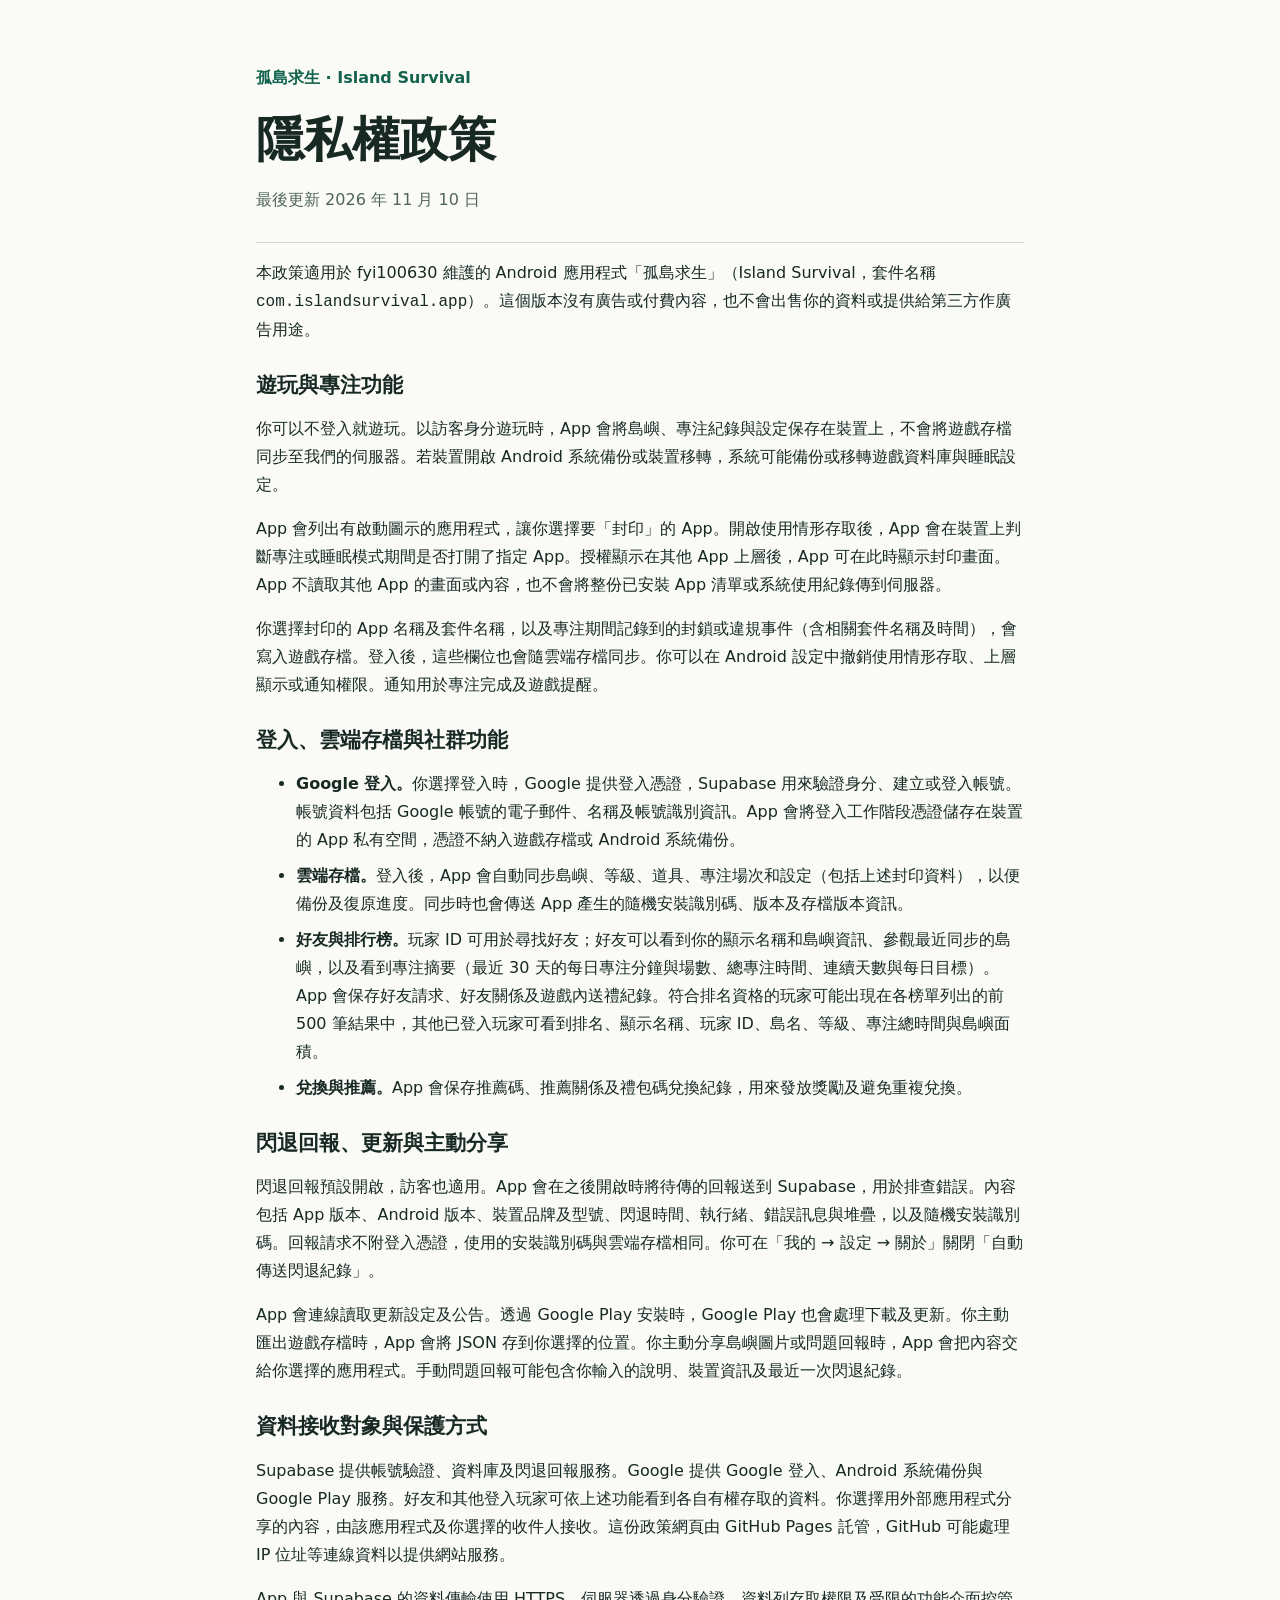
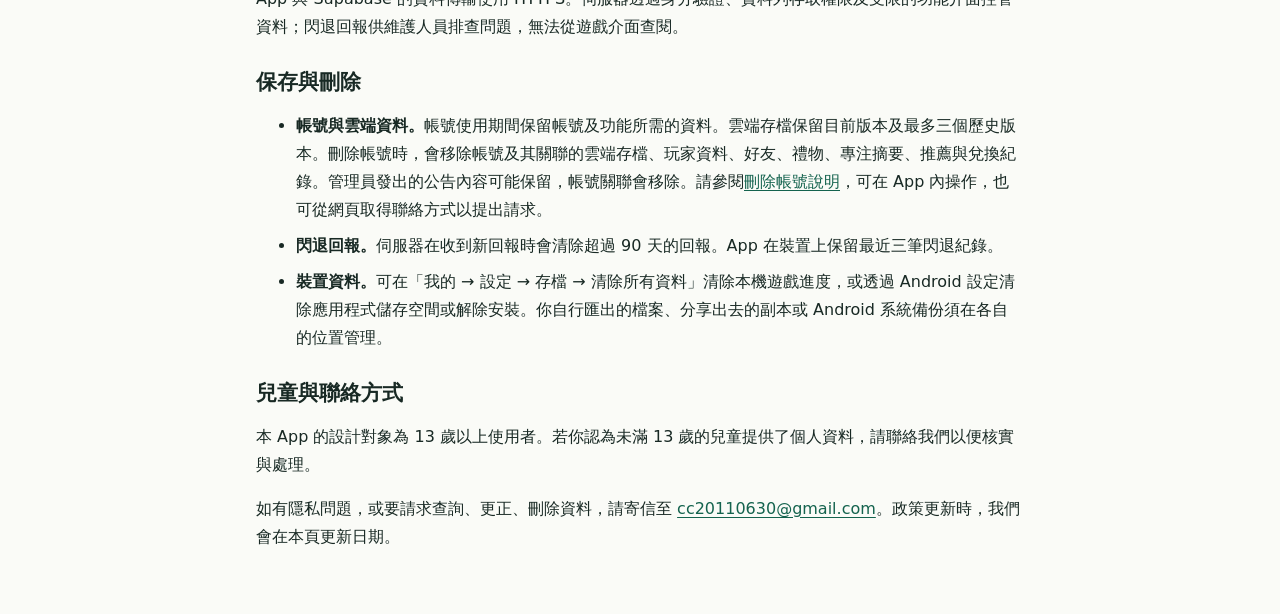
==== index.html @ ae4f9336 "Publish Island Survival privacy and account deletion pages" ====
<!doctype html>
<html lang="zh-Hant-TW">
<head>
  <meta charset="utf-8">
  <meta name="viewport" content="width=device-width, initial-scale=1">
  <meta name="description" content="孤島求生（Island Survival）的隱私權政策、資料處理方式及帳號刪除說明。">
  <title>孤島求生｜隱私權政策</title>
  <link rel="stylesheet" href="legal.css">
</head>
<body>
  <main>
    <header>
      <p class="eyebrow">孤島求生 · Island Survival</p>
      <h1>隱私權政策</h1>
      <p>最後更新 <time datetime="2026-11-10">2026 年 11 月 10 日</time></p>
    </header>

    <p>本政策適用於 fyi100630 維護的 Android 應用程式「孤島求生」（Island Survival，套件名稱 <code>com.islandsurvival.app</code>）。這個版本沒有廣告或付費內容，也不會出售你的資料或提供給第三方作廣告用途。</p>

    <section>
      <h2>遊玩與專注功能</h2>
      <p>你可以不登入就遊玩。以訪客身分遊玩時，App 會將島嶼、專注紀錄與設定保存在裝置上，不會將遊戲存檔同步至我們的伺服器。若裝置開啟 Android 系統備份或裝置移轉，系統可能備份或移轉遊戲資料庫與睡眠設定。</p>
      <p>App 會列出有啟動圖示的應用程式，讓你選擇要「封印」的 App。開啟使用情形存取後，App 會在裝置上判斷專注或睡眠模式期間是否打開了指定 App。授權顯示在其他 App 上層後，App 可在此時顯示封印畫面。App 不讀取其他 App 的畫面或內容，也不會將整份已安裝 App 清單或系統使用紀錄傳到伺服器。</p>
      <p>你選擇封印的 App 名稱及套件名稱，以及專注期間記錄到的封鎖或違規事件（含相關套件名稱及時間），會寫入遊戲存檔。登入後，這些欄位也會隨雲端存檔同步。你可以在 Android 設定中撤銷使用情形存取、上層顯示或通知權限。通知用於專注完成及遊戲提醒。</p>
    </section>

    <section>
      <h2>登入、雲端存檔與社群功能</h2>
      <ul>
        <li><strong>Google 登入。</strong>你選擇登入時，Google 提供登入憑證，Supabase 用來驗證身分、建立或登入帳號。帳號資料包括 Google 帳號的電子郵件、名稱及帳號識別資訊。App 會將登入工作階段憑證儲存在裝置的 App 私有空間，憑證不納入遊戲存檔或 Android 系統備份。</li>
        <li><strong>雲端存檔。</strong>登入後，App 會自動同步島嶼、等級、道具、專注場次和設定（包括上述封印資料），以便備份及復原進度。同步時也會傳送 App 產生的隨機安裝識別碼、版本及存檔版本資訊。</li>
        <li><strong>好友與排行榜。</strong>玩家 ID 可用於尋找好友；好友可以看到你的顯示名稱和島嶼資訊、參觀最近同步的島嶼，以及看到專注摘要（最近 30 天的每日專注分鐘與場數、總專注時間、連續天數與每日目標）。App 會保存好友請求、好友關係及遊戲內送禮紀錄。符合排名資格的玩家可能出現在各榜單列出的前 500 筆結果中，其他已登入玩家可看到排名、顯示名稱、玩家 ID、島名、等級、專注總時間與島嶼面積。</li>
        <li><strong>兌換與推薦。</strong>App 會保存推薦碼、推薦關係及禮包碼兌換紀錄，用來發放獎勵及避免重複兌換。</li>
      </ul>
    </section>

    <section>
      <h2>閃退回報、更新與主動分享</h2>
      <p>閃退回報預設開啟，訪客也適用。App 會在之後開啟時將待傳的回報送到 Supabase，用於排查錯誤。內容包括 App 版本、Android 版本、裝置品牌及型號、閃退時間、執行緒、錯誤訊息與堆疊，以及隨機安裝識別碼。回報請求不附登入憑證，使用的安裝識別碼與雲端存檔相同。你可在「我的 → 設定 → 關於」關閉「自動傳送閃退紀錄」。</p>
      <p>App 會連線讀取更新設定及公告。透過 Google Play 安裝時，Google Play 也會處理下載及更新。你主動匯出遊戲存檔時，App 會將 JSON 存到你選擇的位置。你主動分享島嶼圖片或問題回報時，App 會把內容交給你選擇的應用程式。手動問題回報可能包含你輸入的說明、裝置資訊及最近一次閃退紀錄。</p>
    </section>

    <section>
      <h2>資料接收對象與保護方式</h2>
      <p>Supabase 提供帳號驗證、資料庫及閃退回報服務。Google 提供 Google 登入、Android 系統備份與 Google Play 服務。好友和其他登入玩家可依上述功能看到各自有權存取的資料。你選擇用外部應用程式分享的內容，由該應用程式及你選擇的收件人接收。這份政策網頁由 GitHub Pages 託管，GitHub 可能處理 IP 位址等連線資料以提供網站服務。</p>
      <p>App 與 Supabase 的資料傳輸使用 HTTPS。伺服器透過身分驗證、資料列存取權限及受限的功能介面控管資料；閃退回報供維護人員排查問題，無法從遊戲介面查閱。</p>
    </section>

    <section>
      <h2>保存與刪除</h2>
      <ul>
        <li><strong>帳號與雲端資料。</strong>帳號使用期間保留帳號及功能所需的資料。雲端存檔保留目前版本及最多三個歷史版本。刪除帳號時，會移除帳號及其關聯的雲端存檔、玩家資料、好友、禮物、專注摘要、推薦與兌換紀錄。管理員發出的公告內容可能保留，帳號關聯會移除。請參閱<a href="account-deletion/">刪除帳號說明</a>，可在 App 內操作，也可從網頁取得聯絡方式以提出請求。</li>
        <li><strong>閃退回報。</strong>伺服器在收到新回報時會清除超過 90 天的回報。App 在裝置上保留最近三筆閃退紀錄。</li>
        <li><strong>裝置資料。</strong>可在「我的 → 設定 → 存檔 → 清除所有資料」清除本機遊戲進度，或透過 Android 設定清除應用程式儲存空間或解除安裝。你自行匯出的檔案、分享出去的副本或 Android 系統備份須在各自的位置管理。</li>
      </ul>
    </section>

    <section>
      <h2>兒童與聯絡方式</h2>
      <p>本 App 的設計對象為 13 歲以上使用者。若你認為未滿 13 歲的兒童提供了個人資料，請聯絡我們以便核實與處理。</p>
      <p>如有隱私問題，或要請求查詢、更正、刪除資料，請寄信至 <a href="mailto:cc20110630@gmail.com">cc20110630@gmail.com</a>。政策更新時，我們會在本頁更新日期。</p>
    </section>
  </main>
</body>
</html>
---- legal.css ----
:root {
  color-scheme: light dark;
  --ink: #182924;
  --muted: #50645d;
  --page: #fafbf7;
  --accent: #14634e;
  --rule: #cddbd3;
}

@media (prefers-color-scheme: dark) {
  :root {
    --ink: #e9f2ed;
    --muted: #bdcec5;
    --page: #14211c;
    --accent: #8ee2c5;
    --rule: #40554b;
  }
}

body {
  margin: 0;
  background: var(--page);
  color: var(--ink);
  font: 1rem/1.75 system-ui, "Microsoft JhengHei", sans-serif;
  overflow-wrap: anywhere;
}

main {
  max-width: 48rem;
  margin-inline: auto;
  padding: clamp(1.25rem, 5vw, 3rem);
}

header, footer {
  color: var(--muted);
}

header {
  border-bottom: 1px solid var(--rule);
  padding-bottom: 0.75rem;
}

.eyebrow {
  color: var(--accent);
  font-weight: 700;
}

h1, h2 {
  color: var(--ink);
  line-height: 1.3;
}

h1 {
  margin: 0;
  font-size: clamp(2rem, 6vw, 3rem);
}

h2 {
  margin: 1.75rem 0 0.5rem;
  font-size: 1.3rem;
}

li + li {
  margin-top: 0.5rem;
}

a {
  color: var(--accent);
  text-underline-offset: 0.18em;
}

footer {
  border-top: 1px solid var(--rule);
  margin-top: 2rem;
  padding-top: 1rem;
}
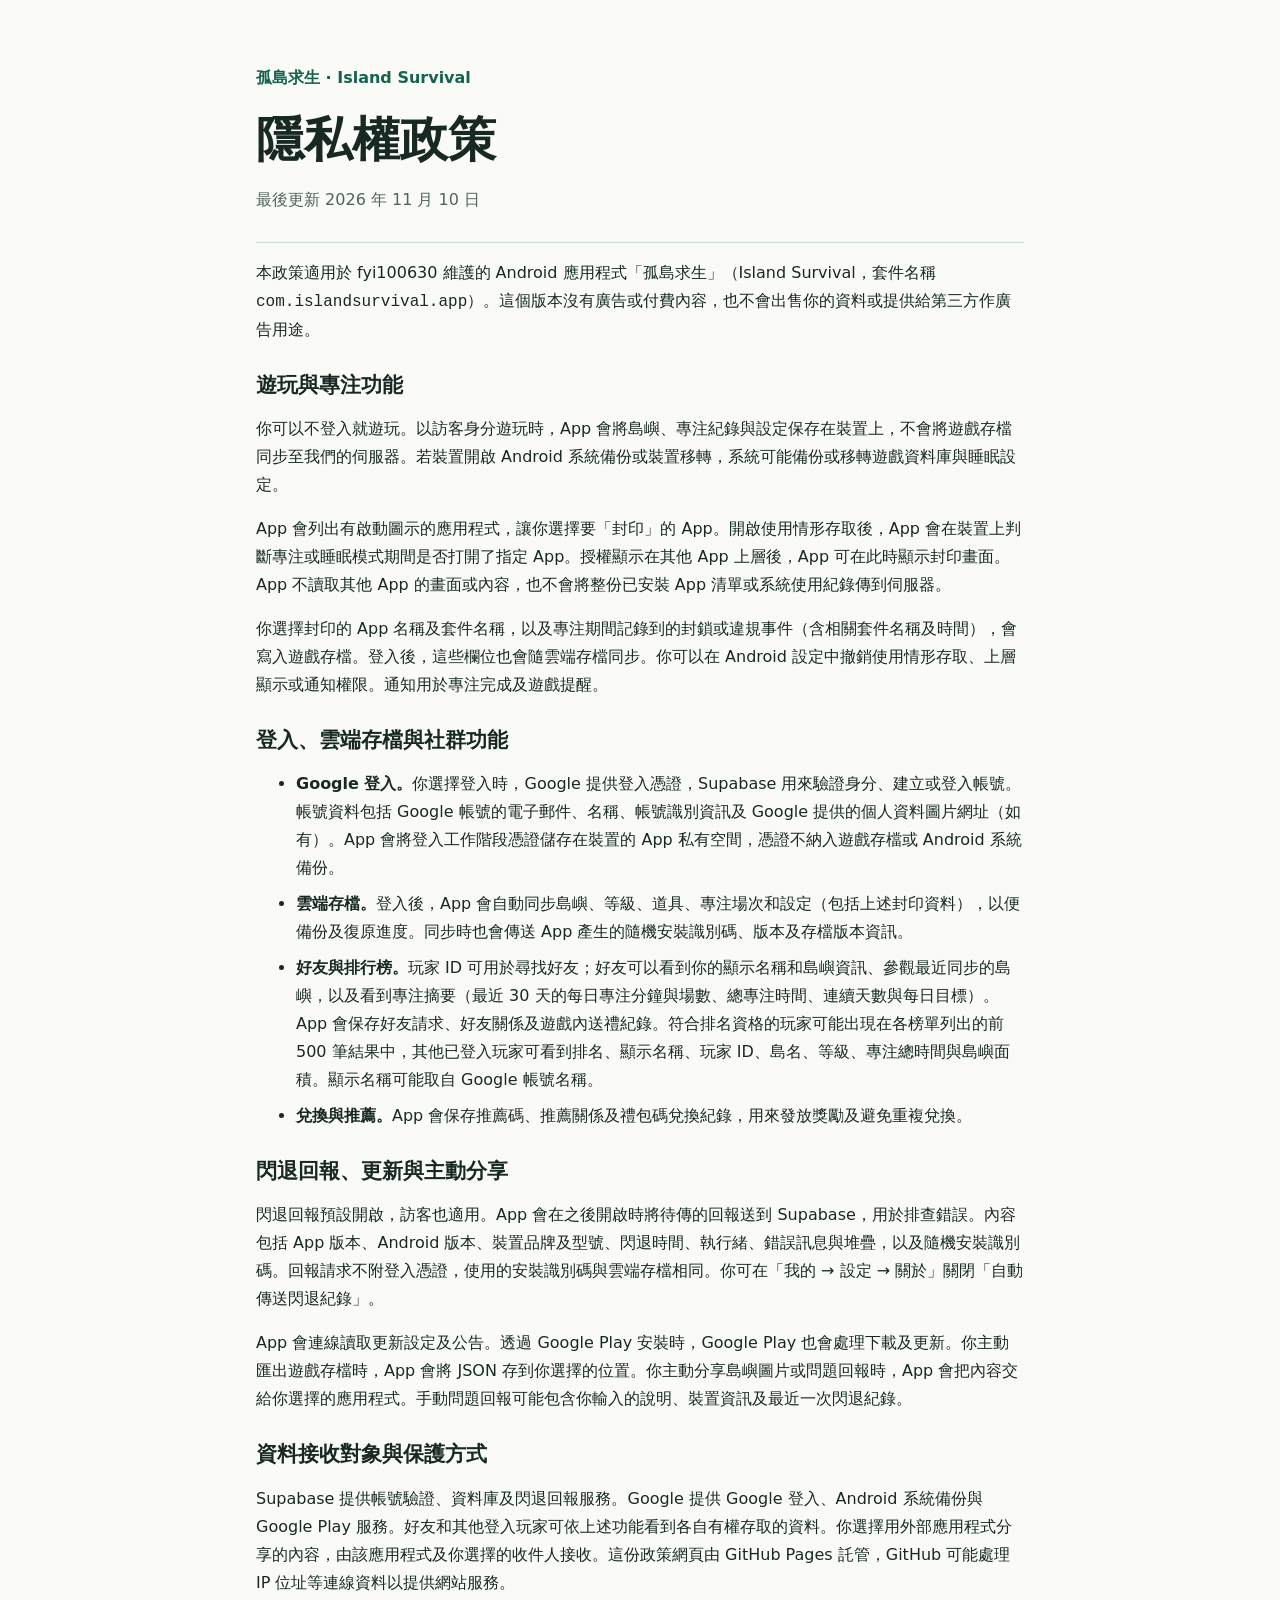
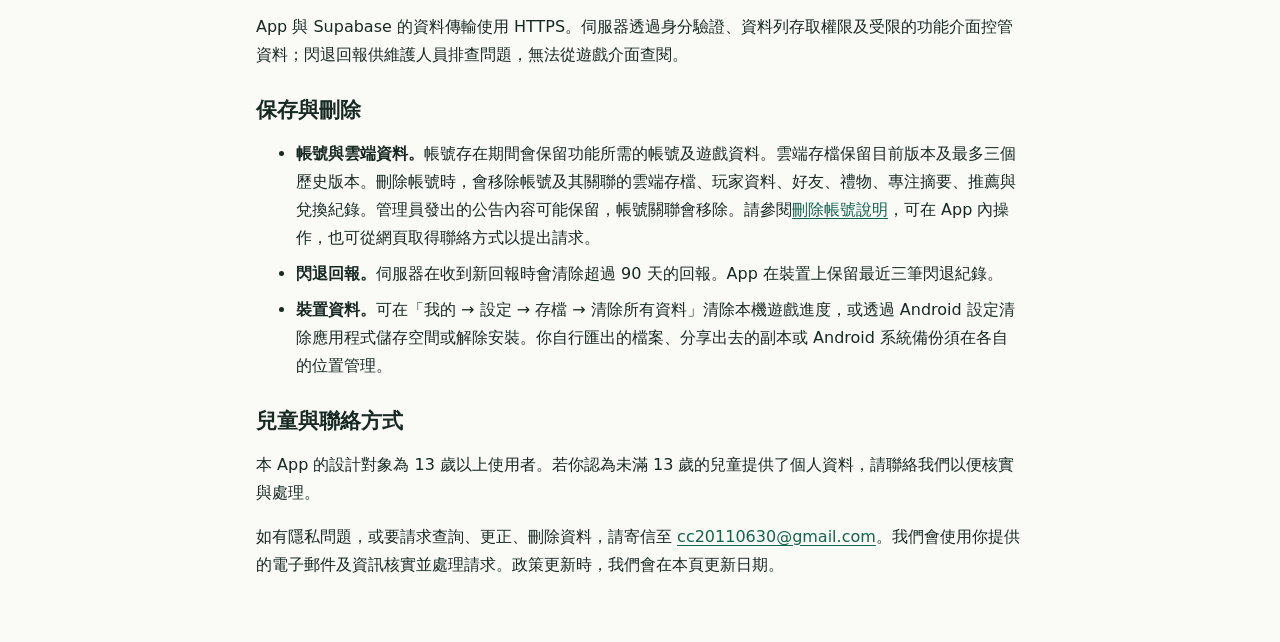
==== commit f83b8ef5: "Clarify Google profile and support data handling" ====
--- a/index.html
+++ b/index.html
@@ -27,9 +27,9 @@
     <section>
       <h2>登入、雲端存檔與社群功能</h2>
       <ul>
-        <li><strong>Google 登入。</strong>你選擇登入時，Google 提供登入憑證，Supabase 用來驗證身分、建立或登入帳號。帳號資料包括 Google 帳號的電子郵件、名稱及帳號識別資訊。App 會將登入工作階段憑證儲存在裝置的 App 私有空間，憑證不納入遊戲存檔或 Android 系統備份。</li>
+        <li><strong>Google 登入。</strong>你選擇登入時，Google 提供登入憑證，Supabase 用來驗證身分、建立或登入帳號。帳號資料包括 Google 帳號的電子郵件、名稱、帳號識別資訊及 Google 提供的個人資料圖片網址（如有）。App 會將登入工作階段憑證儲存在裝置的 App 私有空間，憑證不納入遊戲存檔或 Android 系統備份。</li>
         <li><strong>雲端存檔。</strong>登入後，App 會自動同步島嶼、等級、道具、專注場次和設定（包括上述封印資料），以便備份及復原進度。同步時也會傳送 App 產生的隨機安裝識別碼、版本及存檔版本資訊。</li>
-        <li><strong>好友與排行榜。</strong>玩家 ID 可用於尋找好友；好友可以看到你的顯示名稱和島嶼資訊、參觀最近同步的島嶼，以及看到專注摘要（最近 30 天的每日專注分鐘與場數、總專注時間、連續天數與每日目標）。App 會保存好友請求、好友關係及遊戲內送禮紀錄。符合排名資格的玩家可能出現在各榜單列出的前 500 筆結果中，其他已登入玩家可看到排名、顯示名稱、玩家 ID、島名、等級、專注總時間與島嶼面積。</li>
+        <li><strong>好友與排行榜。</strong>玩家 ID 可用於尋找好友；好友可以看到你的顯示名稱和島嶼資訊、參觀最近同步的島嶼，以及看到專注摘要（最近 30 天的每日專注分鐘與場數、總專注時間、連續天數與每日目標）。App 會保存好友請求、好友關係及遊戲內送禮紀錄。符合排名資格的玩家可能出現在各榜單列出的前 500 筆結果中，其他已登入玩家可看到排名、顯示名稱、玩家 ID、島名、等級、專注總時間與島嶼面積。顯示名稱可能取自 Google 帳號名稱。</li>
         <li><strong>兌換與推薦。</strong>App 會保存推薦碼、推薦關係及禮包碼兌換紀錄，用來發放獎勵及避免重複兌換。</li>
       </ul>
     </section>
@@ -49,7 +49,7 @@
     <section>
       <h2>保存與刪除</h2>
       <ul>
-        <li><strong>帳號與雲端資料。</strong>帳號使用期間保留帳號及功能所需的資料。雲端存檔保留目前版本及最多三個歷史版本。刪除帳號時，會移除帳號及其關聯的雲端存檔、玩家資料、好友、禮物、專注摘要、推薦與兌換紀錄。管理員發出的公告內容可能保留，帳號關聯會移除。請參閱<a href="account-deletion/">刪除帳號說明</a>，可在 App 內操作，也可從網頁取得聯絡方式以提出請求。</li>
+        <li><strong>帳號與雲端資料。</strong>帳號存在期間會保留功能所需的帳號及遊戲資料。雲端存檔保留目前版本及最多三個歷史版本。刪除帳號時，會移除帳號及其關聯的雲端存檔、玩家資料、好友、禮物、專注摘要、推薦與兌換紀錄。管理員發出的公告內容可能保留，帳號關聯會移除。請參閱<a href="account-deletion/">刪除帳號說明</a>，可在 App 內操作，也可從網頁取得聯絡方式以提出請求。</li>
         <li><strong>閃退回報。</strong>伺服器在收到新回報時會清除超過 90 天的回報。App 在裝置上保留最近三筆閃退紀錄。</li>
         <li><strong>裝置資料。</strong>可在「我的 → 設定 → 存檔 → 清除所有資料」清除本機遊戲進度，或透過 Android 設定清除應用程式儲存空間或解除安裝。你自行匯出的檔案、分享出去的副本或 Android 系統備份須在各自的位置管理。</li>
       </ul>
@@ -58,7 +58,7 @@
     <section>
       <h2>兒童與聯絡方式</h2>
       <p>本 App 的設計對象為 13 歲以上使用者。若你認為未滿 13 歲的兒童提供了個人資料，請聯絡我們以便核實與處理。</p>
-      <p>如有隱私問題，或要請求查詢、更正、刪除資料，請寄信至 <a href="mailto:cc20110630@gmail.com">cc20110630@gmail.com</a>。政策更新時，我們會在本頁更新日期。</p>
+      <p>如有隱私問題，或要請求查詢、更正、刪除資料，請寄信至 <a href="mailto:cc20110630@gmail.com">cc20110630@gmail.com</a>。我們會使用你提供的電子郵件及資訊核實並處理請求。政策更新時，我們會在本頁更新日期。</p>
     </section>
   </main>
 </body>
